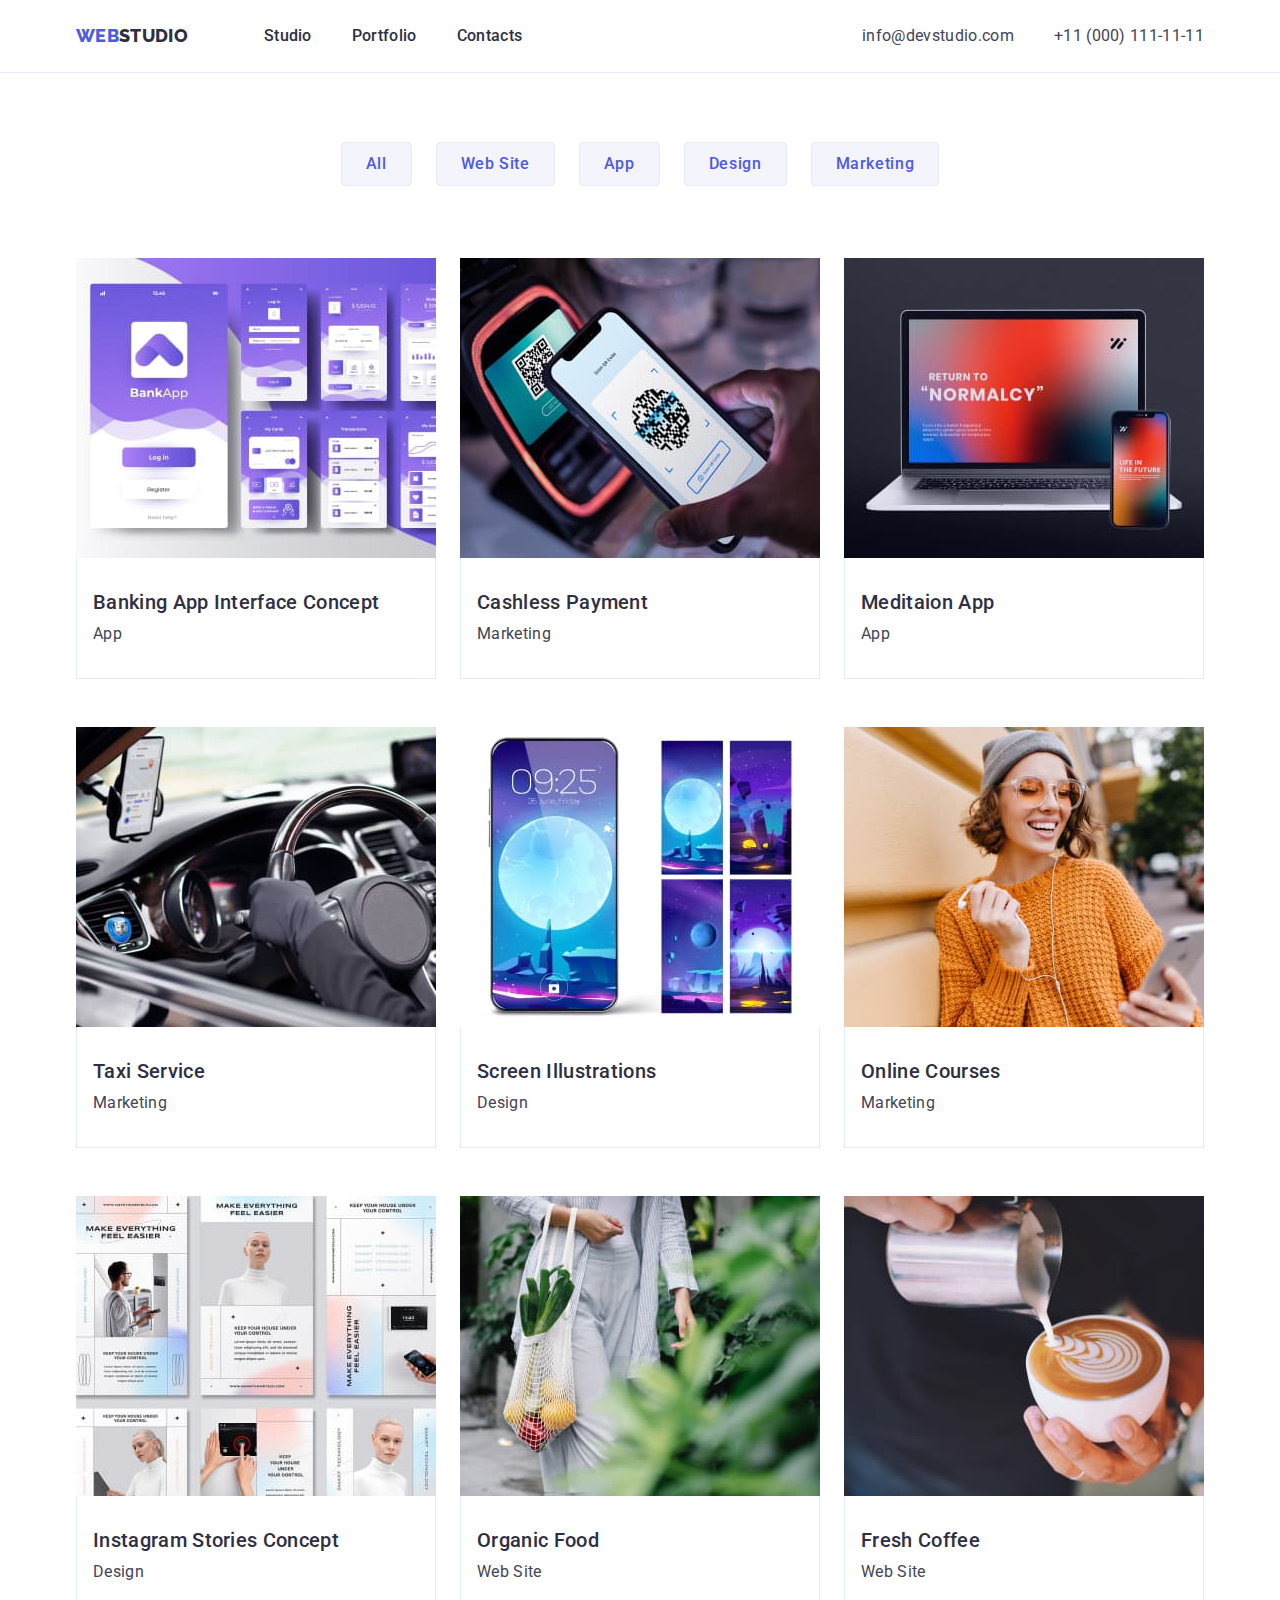
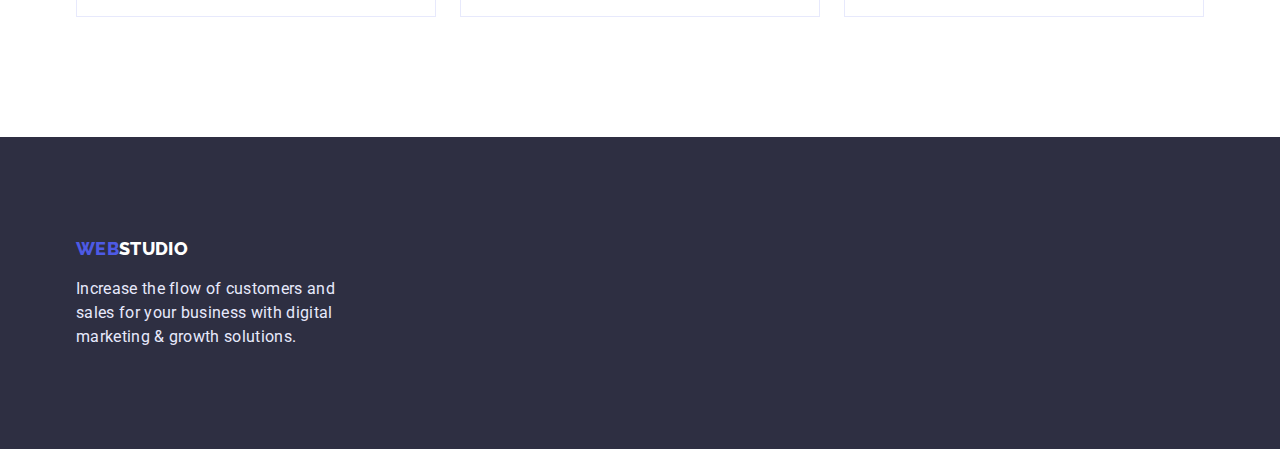
==== portfolio.html @ 2843cbec "Initial commit" ====
<!DOCTYPE html>
<html lang="en">

<head>
  <meta charset="UTF-8">
  <meta http-equiv="X-UA-Compatible" content="IE=edge">
  <meta name="viewport" content="width=device-width, initial-scale=1.0">
  <title>Portfolio</title>
  <link href="https://cdn.jsdelivr.net/npm/modern-normalize@1.1.0/modern-normalize.min.css" rel="stylesheet">
  <link rel="preconnect" href="https://fonts.googleapis.com">
  <link rel="preconnect" href="https://fonts.gstatic.com" crossorigin>
  <link href="https://fonts.googleapis.com/css2?family=Raleway:wght@800&family=Roboto:wght@400;500;700;900&display=swap"
    rel="stylesheet">
  <link rel="stylesheet" href="./css/style.css">
</head>

<body>
  <header>
    <div class="container header-wrapper">
      <nav class="menu">
        <a class="logo" href="./index.html">
          <span class="logo-first">Web</span><span class="logo-black">Studio</span>
        </a>
        <ul class="menu-items list">
          <li class="menu-item">
            <a class="menu-link" href="./index.html">Studio</a>
          </li>
          <li class="menu-item">
            <a class="menu-link" href="./portfolio.html">Portfolio</a>
          </li>
          <li class="menu-item">
            <a class="menu-link" href="">Contacts</a>
          </li>
        </ul>
      </nav>
      <address class="header-contacts">
        <ul class="header-items list">
          <li class="header-item">
            <a class="contacts" href="mailto:info@devstudio.com">info@devstudio.com</a>
          </li>
          <li class="header-item">
            <a class="contacts" href="tel:+110001111111">+11 (000) 111-11-11</a>
          </li>
        </ul>
      </address>
    </div>
  </header>

  <main>
    <section class="portfolio">
      <div class="container">
        <ul class="portfolio-buttons list">
          <li class="portfolio-button">
            <button class="portfolio-btn button" type="button">All</button>
          </li>
          <li class="portfolio-button">
            <button class="portfolio-btn button" type="button">Web Site</button>
          </li>
          <li class="portfolio-button">
            <button class="portfolio-btn button" type="button">App</button>
          </li>
          <li class="portfolio-button">
            <button class="portfolio-btn button" type="button">Design</button>
          </li>
          <li class="portfolio-button">
            <button class="portfolio-btn button" type="button">Marketing</button>
          </li>
        </ul>

        <ul class="portfolio-items list">
          <li class="portfolio-item">
            <img class="portfolio-image" src="./images/portfolio1.jpg" alt="photo" width="360" height="300">
            <div class="portfolio-items-wrapper">
              <h3 class="portfolio-title subtitle">Banking App Interface Concept</h3>
              <p class="portfolio-text text">App</p>
            </div>
          </li>
          <li class="portfolio-item">
            <img class="portfolio-image" src="./images/portfolio2.jpg" alt="photo" width="360" height="300">
            <div class="portfolio-items-wrapper">
              <h3 class="portfolio-title subtitle">Cashless Payment</h3>
              <p class="portfolio-text text">Marketing</p>
            </div>
          </li>
          <li class="portfolio-item">
            <img class="portfolio-image" src="./images/portfolio3.jpg" alt="photo" width="360" height="300">
            <div class="portfolio-items-wrapper">
              <h3 class="portfolio-title subtitle">Meditaion App</h3>
              <p class="portfolio-text text">App</p>
            </div>
          </li>
          <li class="portfolio-item">
            <img class="portfolio-image" src="./images/portfolio4.jpg" alt="photo" width="360" height="300">
            <div class="portfolio-items-wrapper">
              <h3 class="portfolio-title subtitle">Taxi Service</h3>
              <p class="portfolio-text text">Marketing</p>
            </div>
          </li>
          <li class="portfolio-item">
            <img class="portfolio-image" src="./images/portfolio5.jpg" alt="photo" width="360" height="300">
            <div class="portfolio-items-wrapper">
              <h3 class="portfolio-title subtitle">Screen Illustrations</h3>
              <p class="portfolio-text text">Design</p>
            </div>
          </li>
          <li class="portfolio-item">
            <img class="portfolio-image" src="./images/portfolio6.jpg" alt="photo" width="360" height="300">
            <div class="portfolio-items-wrapper">
              <h3 class="portfolio-title subtitle">Online Courses</h3>
              <p class="portfolio-text text">Marketing</p>
            </div>
          </li>
          <li class="portfolio-item">
            <img class="portfolio-image" src="./images/portfolio7.jpg" alt="photo" width="360" height="300">
            <div class="portfolio-items-wrapper">
              <h3 class="portfolio-title subtitle">Instagram Stories Concept</h3>
              <p class="portfolio-text text">Design</p>
            </div>
          </li>
          <li class="portfolio-item">
            <img class="portfolio-image" src="./images/portfolio8.jpg" alt="photo" width="360" height="300">
            <div class="portfolio-items-wrapper">
              <h3 class="portfolio-title subtitle">Organic Food</h3>
              <p class="portfolio-text text">Web Site</p>
            </div>
          </li>
          <li class="portfolio-item">
            <img class="portfolio-image" src="./images/portfolio9.jpg" alt="photo" width="360" height="300">
            <div class="portfolio-items-wrapper">
              <h3 class="portfolio-title subtitle">Fresh Coffee</h3>
              <p class="portfolio-text text">Web Site</p>
            </div>
          </li>
        </ul>
      </div>
    </section>
  </main>

  <footer>
    <div class="container">
      <a class="logo" href="./index.html">
        <span class="logo-blue">Web</span><span class="logo-white">Studio</span>
      </a>
      <p class="footer-text">
        Increase the flow of customers and sales for your business with digital marketing & growth solutions.
      </p>
    </div>
  </footer>

</body>

</html>
---- css/style.css ----
:root {
  /* colors */
  --iris: #4d5ae5;
  --ocean: #404bbf;
  --navi-blue: #2e2f42;
  --green: #31d0aa;
  --slate: #434455;
  --light-slate: #8e8f99;
  --cornflower: #e7e9fc;
  --could: #f4f4fd;
  --navi-blue-modal: ##2e2f42;
  --grey: #2e2f42;
  --white: #ffffff;

  /* fonts */
  --main-font: "Roboto", sans-serif;
}

/* =======   COMPONENTS   ====== */

h1, h2, h3, h4, h5, h6, p, blockquote, pre,
a, abbr, acronym, address, big, cite, code,
del, dfn, em, img, ins, kbd, q, s, samp,
small, strike, strong, sub, sup, tt, var,
b, u, i, center,
dl, dt, dd, ol, ul, li,
fieldset, form, label, legend,
table, caption, tbody, tfoot, thead, tr, th, td,
article, aside, canvas, details, embed, 
figure, figcaption, footer, header, hgroup, 
menu, nav, output, ruby, section, summary,
time, mark, audio, video {
	margin: 0;
	padding: 0;
	border: 0;
	font-size: 100%;
	font: inherit;
	vertical-align: baseline;
}

ul, ol {
  margin-top: 0;
  margin-bottom: 0;
  padding-left: 0;
}

img {
  display: block;
}

a {
  text-decoration: none;
  font-style: normal;
}

.sr-only {
  position: absolute;
  width: 1px;
  height: 1px;
  margin: 1px;
  border: 0;
  padding: 0;
  white-space: nowrap;
  clip-path: inset(100%);
  clip: rect(0 0 0 0);
  overflow: hidden;
}

body {
  font-family: var(--main-font);
  font-weight: 500;
  letter-spacing: 0.02em;
  color: var(--navi-blue);
}

.container {
  width: 1158px;
  padding: 0 15px;
  margin: 0 auto;
}

.list {
  list-style: none;
}

.header-wrapper,
.menu,
.menu-items,
.header-items {
  display: flex;
  justify-content: space-between;
  align-items: center;
}

.menu-link,
.contacts,
.button {
  transition: all 0.3s;
}

.contacts {
  font-weight: 400;
  font-size: 16px;
  color: var(--slate);
}

.contacts:hover,
.contacts:focus {
  color: var(--ocean);
}

.button {
  font-size: 16px;
  color: var(--white);
  padding: 16px 32px;
  background-color: var(--iris);
  box-shadow: 0px 4px 4px rgba(0, 0, 0, 0.15);
  border-radius: 4px;
  border: none;
  cursor: pointer;
}

.button:hover,
.button:focus {
  background-color: var(--ocean);
}

.title {
  font-weight: 700;
  font-size: 36px;
  line-height: 1.11;
  text-align: center;
  margin-bottom: 72px;
}

.subtitle {
  font-size: 20px;
  line-height: 1.2;
  font-weight: 500;
}

.text {
  font-weight: 400;
  font-size: 16px;
  line-height: 1.5;
  color: var(--slate);
}

.logo {
  font-family: "Raleway", sans-serif;
  font-weight: 800;
  font-size: 18px;
  line-height: 1.33;
  color: var(--iris);
  text-transform: uppercase;
}

.logo-black {
  color: var(--navi-blue);
}

.logo-white {
  color: var(--white);
}

/* =======   HEARDER   ====== */

header {
  display: flex;
  height: 72px;
  top: 0;
  left: 0;
  right: 0;
}

header .logo {
  margin-right: 76px;
}

.menu-link {
  font-size: 16px;
  line-height: 1.5;
  color: var(--navi-blue);
}

.menu-link:hover,
.menu-link:focus {
  color: var(--ocean);
}

.menu-link {
  position: relative;
}

.menu-link::after {
  content: "";
  display: block;
  position: absolute;
  left: 0;
  width: 0;
  height: 4px;
  border-radius: 2px;
  background-color: var(--ocean);
  transition: width 0.5s ease-out;
}

.menu-link:hover::after,
.menu-link:focus::after {
  width: 100%;      
}

.menu-link:focus {
  outline: transparent;
}

.menu-item:not(:last-child),
.header-item:not(:last-child) {
  margin-right: 40px;
}


/* =======   HERO   ====== */

.hero {
  background-color: var(--navi-blue);
  display: flex;
  flex-direction: column;
  text-align: center;
  align-items: center;
  justify-content: center;
  padding: 188px 0;

}

.hero-title {
  font-weight: 700;
  font-size: 56px;
  line-height: 1.07;
  color: var(--white);
  width: 496px;
  margin: 0 auto;
  margin-bottom: 48px;
}

/* =======   BENEFITS   ====== */

.benefits {
  padding: 120px 0;
}

.benefits-properties {
  display: flex;
  justify-content: space-between;
  flex-wrap: wrap;
  gap: 24px;
}

.benefits-property {
  flex-basis: calc((100% - 72px)/4);
}

.benefits-property-title {
  margin-bottom: 8px;
}

/* =======   ABOUT   ====== */

.about {
  padding-bottom: 120px;
}

.about-items {
  display: flex;
  justify-content: space-between;
  flex-wrap: wrap;
  gap: 24px;
}


/* =======   TEAM   ====== */

.team {
  background: var(--could);
  padding: 120px 0;
}

.team-items {
  display: flex;
  justify-content: space-between;
  flex-wrap: wrap;
  gap: 24px;
}

.team-item {
  background: var(--white);
  box-shadow: 0px 1px 6px rgba(46, 47, 66, 0.08),
  0px 1px 1px rgba(46, 47, 66, 0.16), 0px 2px 1px rgba(46, 47, 66, 0.08);
  border-radius: 0px 0px 4px 4px;
  text-align: center;
  padding-bottom: 32px;
}

.team-photo {
  margin-bottom: 32px;
}

.team-name {
  margin-bottom: 8px;
}

/* =======   FOOTER  ====== */

footer {
  background-color: var(--navi-blue);
  padding: 100px 0;
}

footer .logo {
  display: block;
  margin-bottom: 16px;
}

.footer-text {
  font-weight: 400;
  font-size: 16px;
  line-height: 1.5;
  color: var(--cornflower);
  width: 264px;
}



/* ----------------- PORTFOLIO ------------------------ */




.portfolio {
  padding: 69px 0 120px;
  border-top: 1px solid var(--cornflower);
}

.portfolio-buttons {
  display: flex;
  justify-content: center;
  margin-bottom: 72px;
}

.portfolio-button:not(:last-child) {
  margin-right: 24px;
}

.portfolio-btn {
  background-color: var(--could);
  border: 1px solid #e7e9fc;
  color: var(--iris);
  font-weight: 500;
  letter-spacing: 0.04em;
  padding: 12px 24px;
  box-shadow: none;
}

.portfolio-btn:hover,
.portfolio-btn:focus {
  color: var(--white);
}

.portfolio-items {
  display: flex;
  justify-content: space-between;
  flex-wrap: wrap;
  row-gap: 48px;
  column-gap: 24px;
}

.portfolio-item {
  flex-basis: calc((100% - 192px) / 9);
}

.portfolio-items-wrapper {
  padding: 32px 16px;
  border-right: 1px solid var(--cornflower);
  border-bottom: 1px solid var(--cornflower);
  border-left: 1px solid var(--cornflower);
}

.portfolio-title {
  margin-bottom: 8px;
}
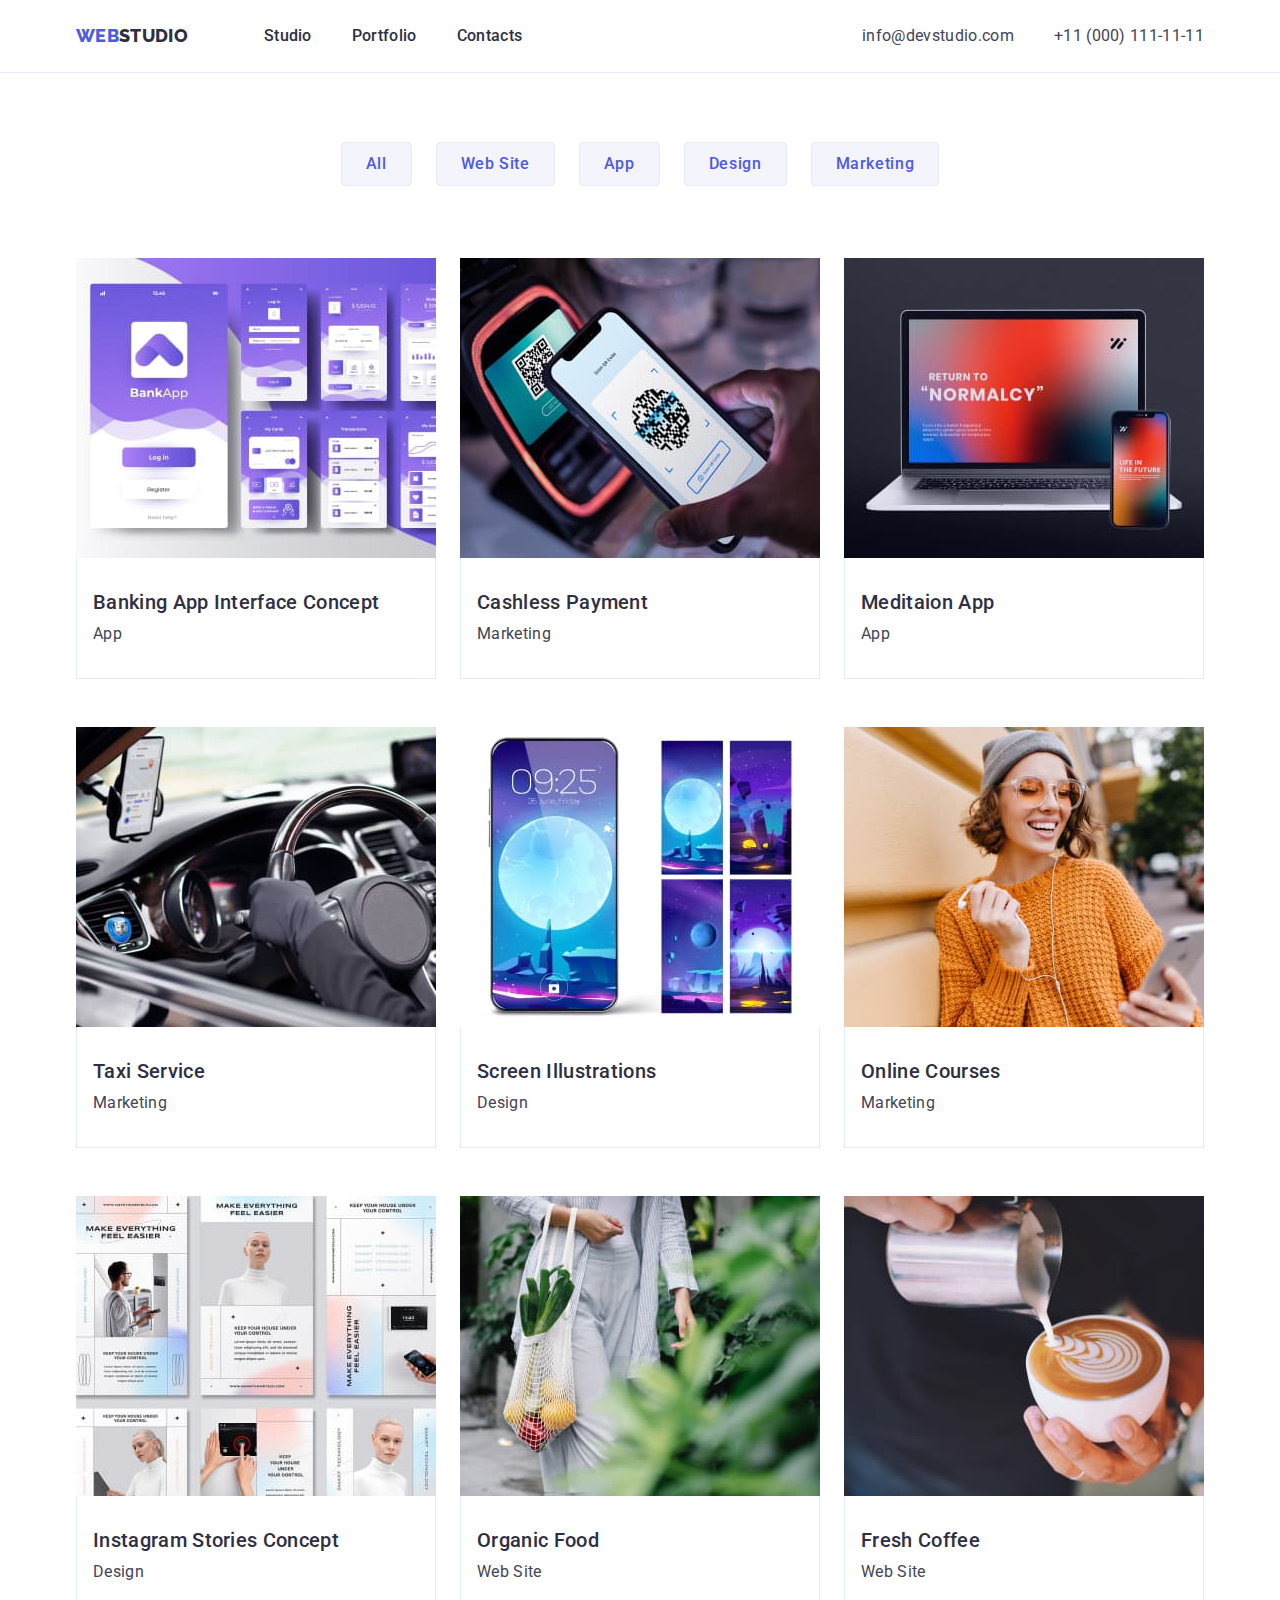
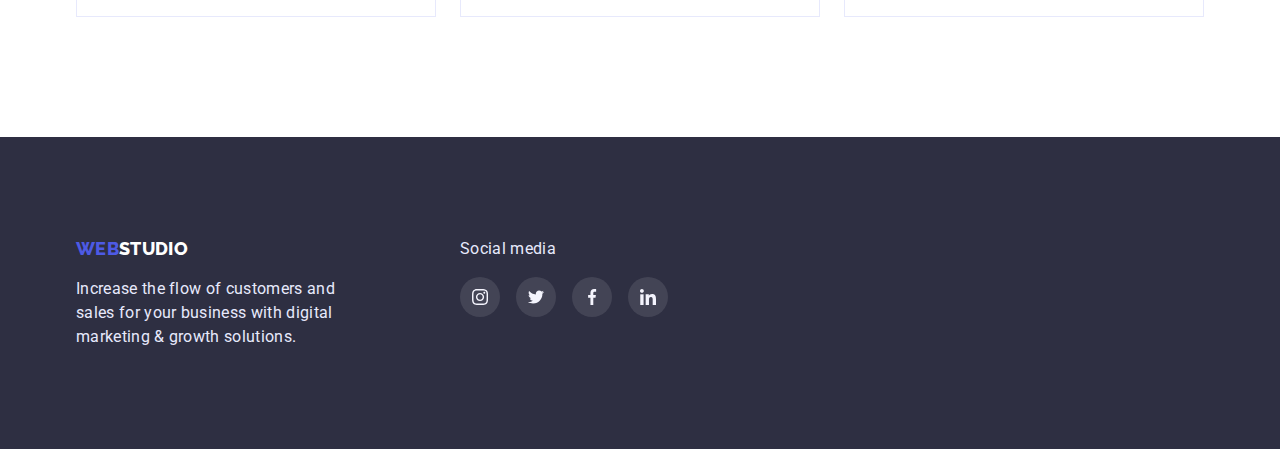
==== commit 2ec4a763: "finish homework 4" ====
--- a/portfolio.html
+++ b/portfolio.html
@@ -136,14 +136,51 @@
     </section>
   </main>
 
-  <footer>
+  <footer class="footer">
     <div class="container">
-      <a class="logo" href="./index.html">
-        <span class="logo-blue">Web</span><span class="logo-white">Studio</span>
-      </a>
-      <p class="footer-text">
-        Increase the flow of customers and sales for your business with digital marketing & growth solutions.
-      </p>
+      <div class="footer-wrap">
+        <div class="footer-descr">
+          <a class="logo" href="./index.html">
+            <span class="logo-blue">Web</span><span class="logo-white">Studio</span>
+          </a>
+          <p class="footer-text">
+            Increase the flow of customers and sales for your business with digital marketing & growth solutions.
+          </p>
+        </div>
+        <div class="footer-social">
+          <p class="footer-text">Social media</p>
+          <ul class="footer-social social list">
+            <li class="footer-social-item social-item">
+              <a class="footer-social-link social-link" href="instagram.com">
+                <svg class="footer-social-icon social-icon" width="16" height="16">
+                  <use href="./images/sprite.svg#icon-instagram"></use>
+                </svg>
+              </a>
+            </li>
+            <li class="footer-social-item social-item">
+              <a class="footer-social-link social-link" href="twitter.com">
+                <svg class="footer-social-icon social-icon" width="16" height="16">
+                  <use href="./images/sprite.svg#icon-twitter"></use>
+                </svg>
+              </a>
+            </li>
+            <li class="footer-social-item social-item">
+              <a class="footer-social-link social-link" href="facebook.com">
+                <svg class="footer-social-icon social-icon" width="16" height="16">
+                  <use href="./images/sprite.svg#icon-facebook"></use>
+                </svg>
+              </a>
+            </li>
+            <li class="footer-social-item social-item">
+              <a class="footer-social-link social-link" href="linkedin.com">
+                <svg class="footer-social-icon social-icon" width="16" height="16">
+                  <use href="./images/sprite.svg#icon-linkedin"></use>
+                </svg>
+              </a>
+            </li>
+          </ul>
+        </div>
+      </div>
     </div>
   </footer>
 
--- a/css/style.css
+++ b/css/style.css
@@ -163,6 +163,38 @@
   color: var(--white);
 }
 
+/* social-media icons decorate*/
+.social {
+  display: flex;
+  justify-content: center;
+  gap: 24px;
+}
+
+.social-item {
+  position: relative;
+  background-color: var(--iris);
+  border-radius: 50%;
+  transition: all 0.3s;
+}
+
+.social-item:hover,
+.social-item:focus {
+  background-color: var(--ocean);
+}
+
+.social-link {
+  width: 40px;
+  height: 40px;
+  display: flex;
+  align-items: center;
+  justify-content: center;
+}
+
+.social-icon {
+  fill: var(--could);
+}
+
+
 /* =======   HEARDER   ====== */
 
 header {
@@ -222,14 +254,16 @@
 /* =======   HERO   ====== */
 
 .hero {
-  background-color: var(--navi-blue);
   display: flex;
   flex-direction: column;
   text-align: center;
   align-items: center;
   justify-content: center;
   padding: 188px 0;
-
+  background-image: linear-gradient(rgba(46, 47, 66, 0.7),rgba(46, 47, 66, 0.7)), url(../images/hero-img.jpg);
+  background-repeat: no-repeat;
+  background-position: center center;
+  background-size: cover;
 }
 
 .hero-title {
@@ -259,6 +293,20 @@
   flex-basis: calc((100% - 72px)/4);
 }
 
+.benefits-property-wrap {
+  display: block;
+  padding: 24px 0;
+  margin-bottom: 8px;
+  border-radius: 4px;
+  background-color: var(--could);
+}
+
+.benefits-property-icon {
+  display: block;
+  margin: 0 auto;
+  fill: var(--navi-blue);
+}
+
 .benefits-property-title {
   margin-bottom: 8px;
 }
@@ -275,7 +323,6 @@
   flex-wrap: wrap;
   gap: 24px;
 }
-
 
 /* =======   TEAM   ====== */
 
@@ -308,11 +355,68 @@
   margin-bottom: 8px;
 }
 
+.team-position {
+  margin-bottom: 8px;
+}
+
+/* =======   CUSTOMERS   ====== */
+
+.customers {
+  padding: 130px 0 120px;
+}
+
+.customers-list {
+  display: flex;
+  justify-content: space-between;
+  flex-wrap: wrap;
+  gap: 24px;
+}
+
+.customers-item {
+  width: 168px;
+  height: 88px;
+  border: 1px solid var(--light-slate);
+  border-radius: 4px;
+  position: relative;
+  transition: all 0.3s;
+}
+
+.customers-item:hover,
+.customers-item:focus {
+  border-color: var(--ocean);
+}
+
+.customers-item:hover .customers-icon,
+.customers-item:focus .customers-icon {
+  fill: var(--ocean);
+}
+
+.customers-link {
+  display: block;
+  height: inherit;
+}
+
+.customers-icon {
+  position: absolute;
+  top: 15px;
+  left: 30px;
+  fill: var(--light-slate);
+  transition: all 0.3s;
+}
+
 /* =======   FOOTER  ====== */
 
 footer {
   background-color: var(--navi-blue);
   padding: 100px 0;
+}
+
+.footer-wrap {
+  display: flex;
+}
+
+.footer-descr {
+  margin-right: 120px;
 }
 
 footer .logo {
@@ -327,6 +431,26 @@
   color: var(--cornflower);
   width: 264px;
 }
+
+.footer-social {
+  justify-content: start;
+  gap: 16px;
+}
+
+.footer-social .footer-text {
+  margin-bottom: 16px;
+}
+
+.footer-social-item {
+  background-color: rgba(255, 255, 255, 0.1);
+}
+
+.footer-social-item:hover,
+.footer-social-item:focus {
+  background-color: var(--green);
+
+}
+
 
 
 
@@ -363,6 +487,8 @@
 .portfolio-btn:hover,
 .portfolio-btn:focus {
   color: var(--white);
+  box-shadow: 0px 3px 1px rgba(0, 0, 0, 0.1), 0px 2px 1px rgba(0, 0, 0, 0.08), 0px 2px 2px rgba(0, 0, 0, 0.12);
+  border-color: transparent;
 }
 
 .portfolio-items {
@@ -375,6 +501,13 @@
 
 .portfolio-item {
   flex-basis: calc((100% - 192px) / 9);
+  cursor: pointer;
+  transition: all 0.3s;
+}
+
+.portfolio-item:hover,
+.portfolio-item:focus {
+  box-shadow: 0px 1px 6px rgba(46, 47, 66, 0.08), 0px 1px 1px rgba(46, 47, 66, 0.16), 0px 2px 1px rgba(46, 47, 66, 0.08);
 }
 
 .portfolio-items-wrapper {
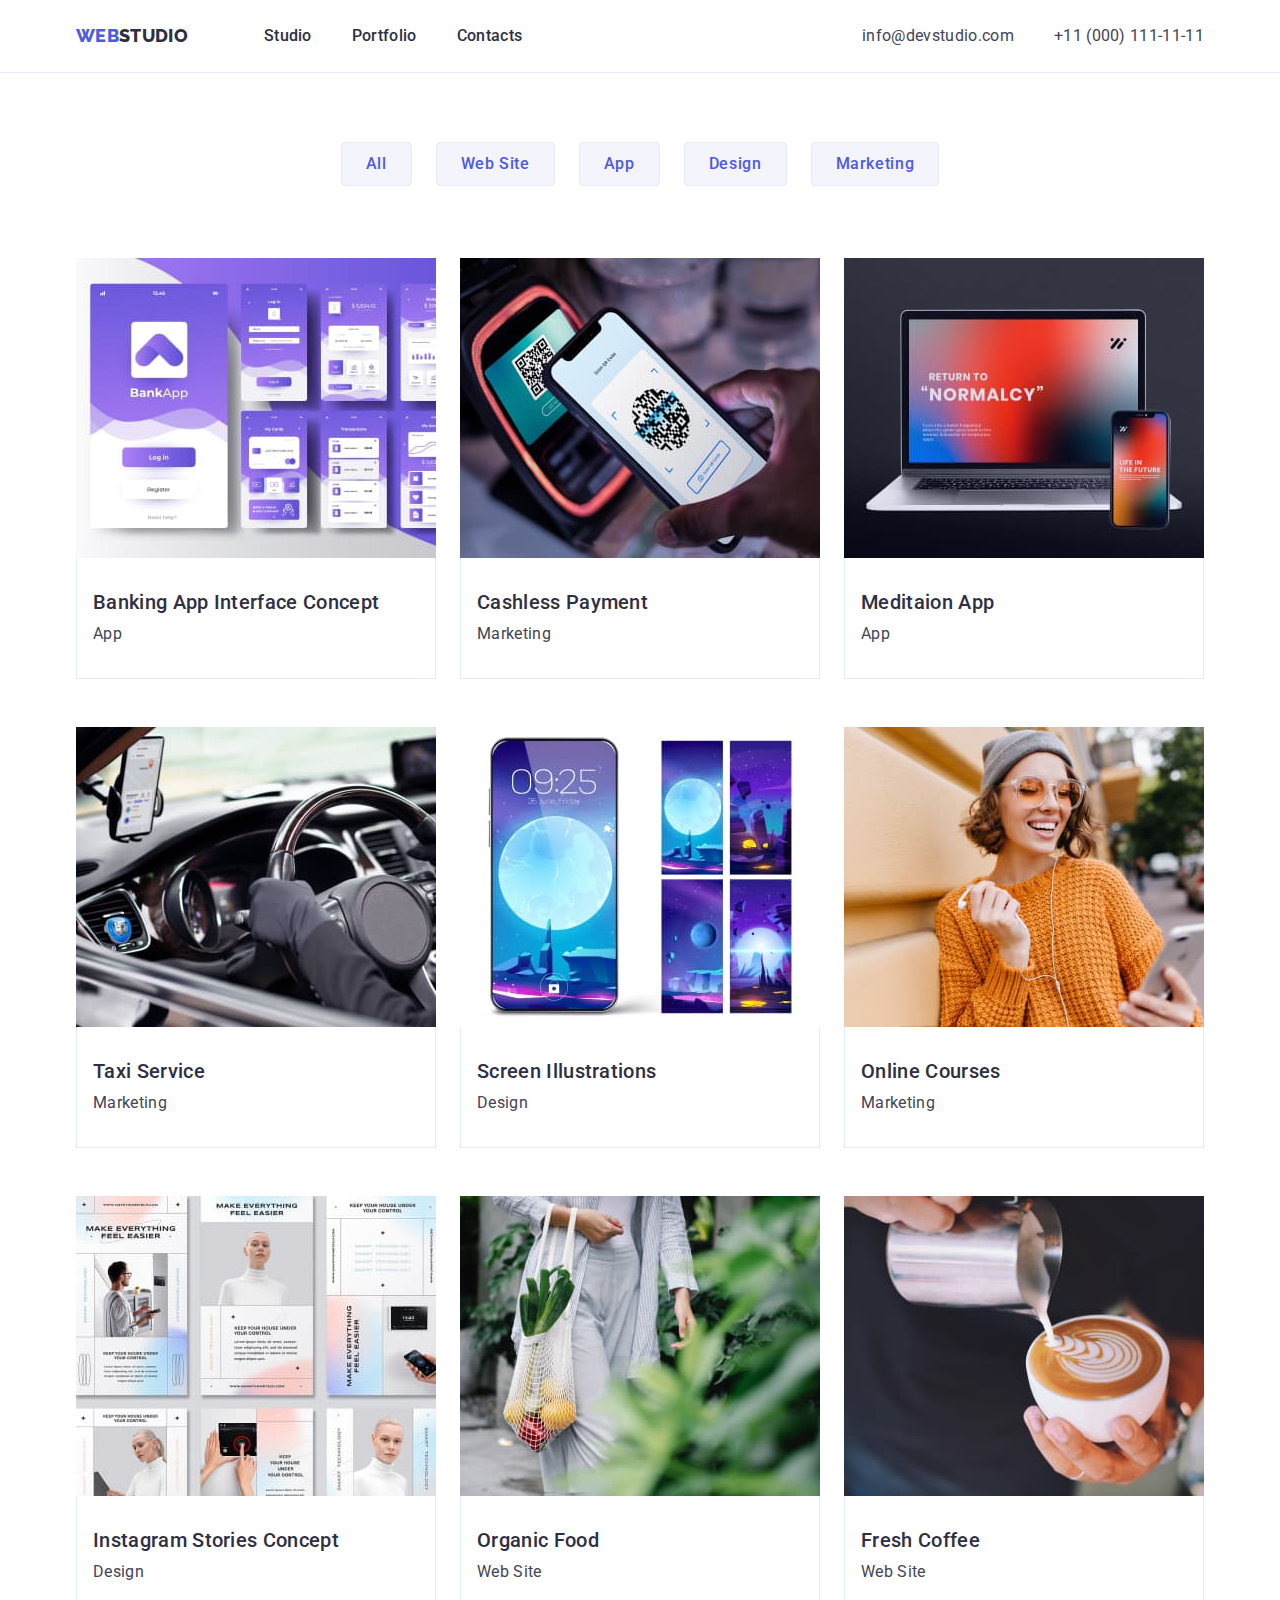
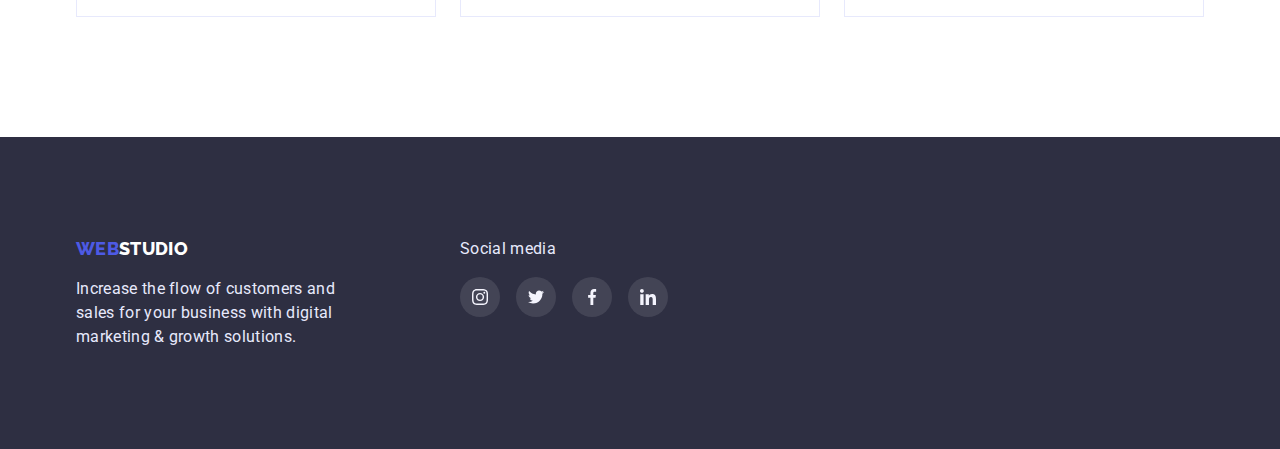
==== commit 0f4d9584: "fixed bugs" ====
--- a/portfolio.html
+++ b/portfolio.html
@@ -183,7 +183,7 @@
       </div>
     </div>
   </footer>
-
+  
 </body>
 
 </html>--- a/css/style.css
+++ b/css/style.css
@@ -264,6 +264,8 @@
   background-repeat: no-repeat;
   background-position: center center;
   background-size: cover;
+  max-width: 1440px;
+  margin: 0 auto;
 }
 
 .hero-title {
@@ -522,3 +524,11 @@
 }
 
 
+
+
+
+
+
+
+
+
